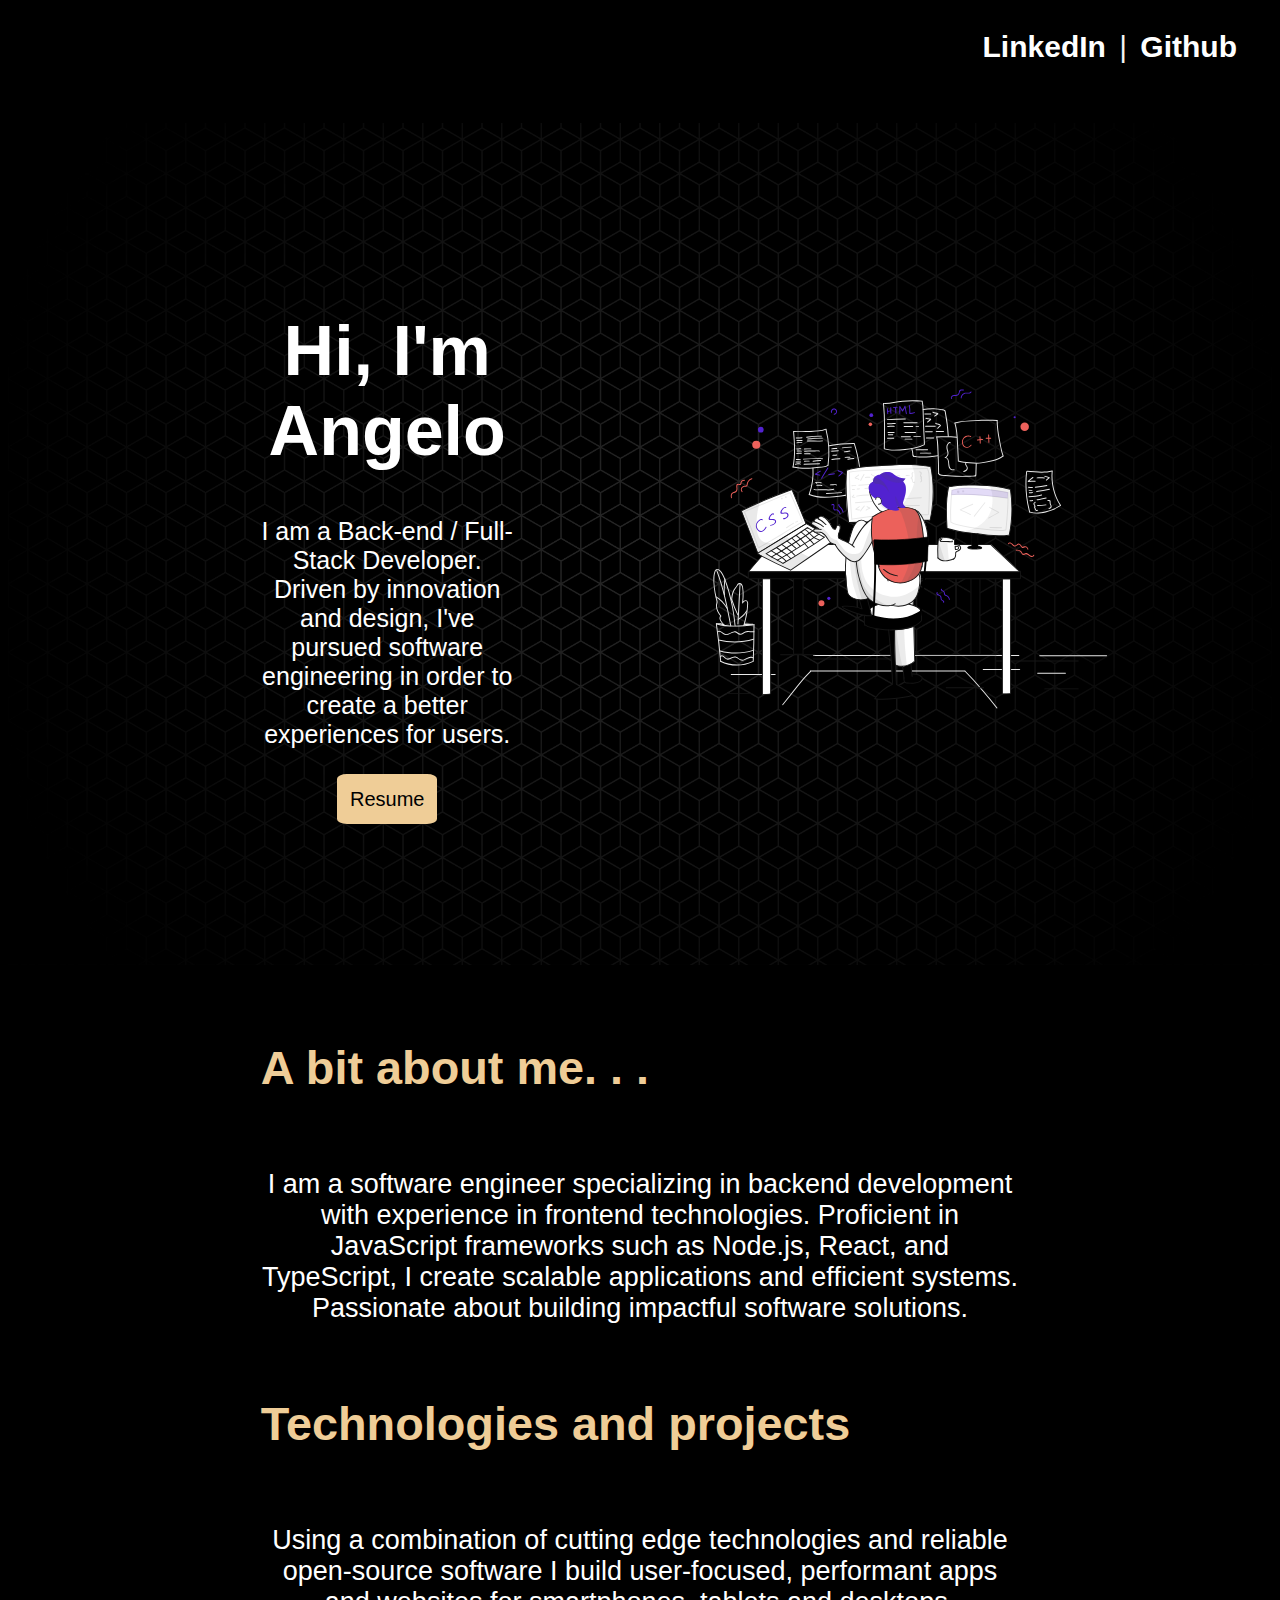
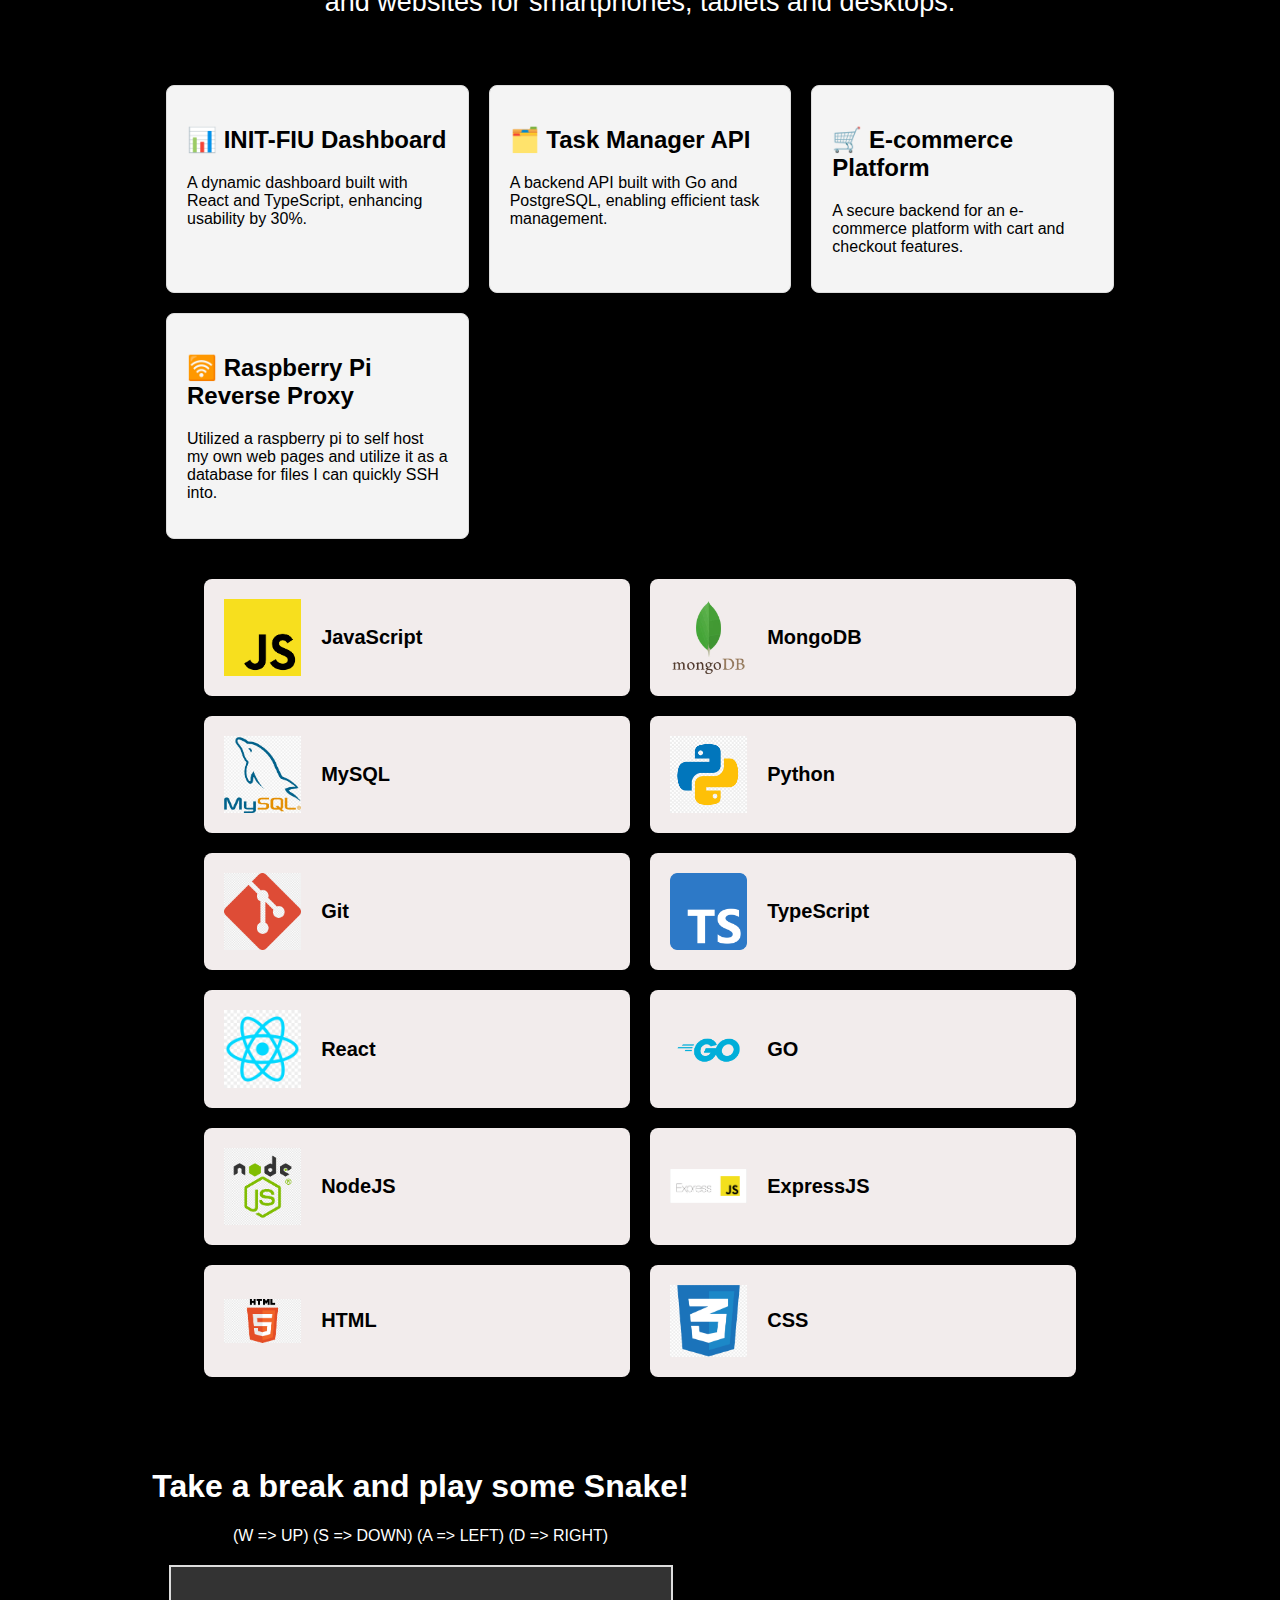
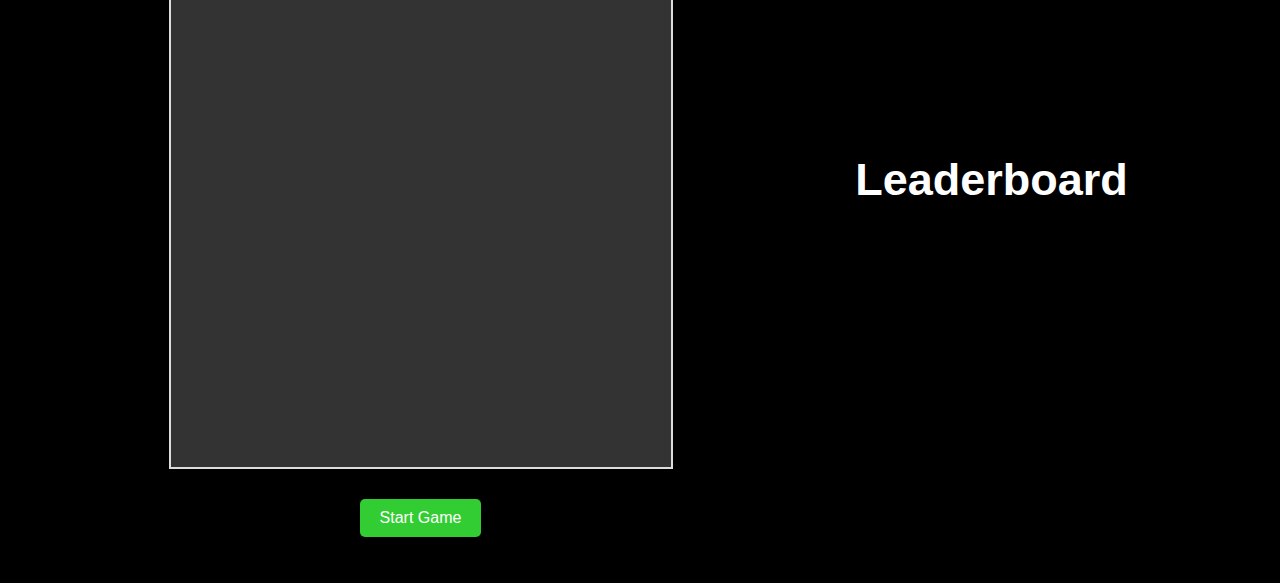
==== index.html @ 29e58e62 "First commit" ====
<!DOCTYPE html>
<html>
  <head>
    <title>Angelo Portfolio</title>
    <link rel="stylesheet" href="styles.css" />
  </head>
  <body>
    <div class="root">
      <div>
        <!-- Navigation Bar -->
        <div class="navBar">
          <nav>
            <a href="https:www.linkedin.com/in/angeloboggio">LinkedIn</a> |
            <a href="https:www.github.com/angeloboggio">Github</a>
          </nav>
        </div>

        <!-- Intro Section -->
        <div class="intro-container"></div>
        <div class="jumbotron">
          <div class="leftpanel">
            <div class="introbox">
              <h1>Hi, I'm Angelo</h1>
              <p>
                I am a Back-end / Full-Stack Developer. Driven by innovation and
                design, I've pursued software engineering in order to create a
                better experiences for users.
              </p>
              <div class="introbutton">
                <a href="/AngeloRafaelBoggio.pdf" download="AngelosResume.pdf">
                  <button>Resume</button>
                </a>
              </div>
            </div>
          </div>
          <div class="rightpanel">
            <div class="imagecontainer">
              <img src="/images/techyguy.svg" alt="Techy Guy Illustration" />
            </div>
          </div>
        </div>

        <!-- About Section -->
        <div class="about-container">
          <div class="about">
            <div class="abitaboutme">
              <h3>A bit about me. . .</h3>
            </div>

            <div class="description_container">
              <p>
                I am a software engineer specializing in backend development
                with experience in frontend technologies. Proficient in
                JavaScript frameworks such as Node.js, React, and TypeScript, I
                create scalable applications and efficient systems. Passionate
                about building impactful software solutions.
              </p>
            </div>

            <div class="tech">
              <h3>Technologies and projects</h3>
            </div>
            <div class="techdesc">
              <p>
                Using a combination of cutting edge technologies and reliable
                open-source software I build user-focused, performant apps and
                websites for smartphones, tablets and desktops.
              </p>
            </div>
          </div>
        </div>

        <!-- Projects Section -->
        <div class="projects" id="projects">
          <div class="project-grid">
            <div class="project-card">
              <h2>📊 INIT-FIU Dashboard</h2>
              <p>
                A dynamic dashboard built with React and TypeScript, enhancing
                usability by 30%.
              </p>
            </div>
            <div class="project-card">
              <h2>🗂️ Task Manager API</h2>
              <p>
                A backend API built with Go and PostgreSQL, enabling efficient
                task management.
              </p>
            </div>
            <div class="project-card">
              <h2>🛒 E-commerce Platform</h2>
              <p>
                A secure backend for an e-commerce platform with cart and
                checkout features.
              </p>
            </div>
            <div class="project-card">
              <h2>🛜 Raspberry Pi Reverse Proxy</h2>
              <p>
                Utilized a raspberry pi to self host my own web pages and
                utilize it as a database for files I can quickly SSH into.
              </p>
            </div>
          </div>
        </div>

        <!-----Technologies Section-->
        <div class="techcontainer">
          <div class="technologies-grid">
            <div class="tech-card">
              <img src="/images/js.png" />
              <h1>JavaScript</h1>
            </div>

            <div class="tech-card">
              <img src="/images/mongo.webp" />
              <h1>MongoDB</h1>
            </div>

            <div class="tech-card">
              <img src="/images/mysql.webp" />
              <h1>MySQL</h1>
            </div>

            <div class="tech-card">
              <img src="/images/python.png" />
              <h1>Python</h1>
            </div>
            <div class="tech-card">
              <img src="/images/git.png" />
              <h1>Git</h1>
            </div>
            <div class="tech-card">
              <img src="/images/ts.png" />
              <h1>TypeScript</h1>
            </div>
            <div class="tech-card">
              <img src="/images/react.png" />
              <h1>React</h1>
            </div>
            <div class="tech-card">
              <img src="/images/go.png" />
              <h1>GO</h1>
            </div>
            <div class="tech-card">
              <img src="/images/nodejs.png" />
              <h1>NodeJS</h1>
            </div>
            <div class="tech-card">
              <img src="/images/expressjs.png" />
              <h1>ExpressJS</h1>
            </div>
            <div class="tech-card">
              <img src="/images/html.png" />
              <h1>HTML</h1>
            </div>
            <div class="tech-card">
              <img src="/images/css.jpg" />
              <h1>CSS</h1>
            </div>
          </div>
        </div>

        <!-- Snake Game Section -->
        <div class="snake-container">
          <div class="snake-game">
            <h1>Take a break and play some Snake!</h1>
            <p>(W => UP) (S => DOWN) (A => LEFT) (D => RIGHT)</p>
            <canvas id="snakeCanvas" width="500" height="500"></canvas>
            <button id="startButton">Start Game</button>
          </div>

          <!-- Leaderboard Section -->
          <div class="leaderboard">
            <h2>Leaderboard</h2>
            <ol id="topScores">
              <!-- Top scores will be dynamically inserted here -->
            </ol>
          </div>
        </div>

        <!-- Contact Form Section -->
        <div class="form-section">
          <form>Email Me</form>
        </div>

        <!-- Script -->
        <script src="script.js"></script>
      </div>
    </div>
  </body>
</html>
---- styles.css ----
/* Global Styles */
body {
  background-color: rgb(0, 0, 0);
  text-align: center;
  font-family: sans-serif;
}

/* Navigation Bar */
.navBar {
  background-color: #12121200;
  color: whitesmoke;
  font-size: 30px;
  text-align: right;
  padding: 20px;
  margin: 10px;
}

.navBar a {
  text-decoration: none;
  color: white;
  font-weight: bold;
  padding: 5px;
}

.navBar a:hover {
  color: rgb(239, 205, 151);
}

/* Intro Section */
.intro-container {
  display: flex;
  align-items: center;
  justify-content: center;
  background-color: #0b0b0b00;
}

.introbox {
  display: block;
  width: 50%;
}

.introbox h1 {
  font-size: 70px;
}

.introbox p {
  font-size: 25px;
}

.introbox button {
  background-color: rgb(239, 205, 151);
  border: 2px solid rgb(239, 205, 151);
  border-radius: 10%;
  width: 100px;
  height: 50px;
  display: flex;
  justify-content: center;
  align-items: center;
  font-size: 20px;
  color: #000000;
  cursor: pointer;
  transition: background-color 0.3s ease, color 0.3s ease;
}

.introbutton a {
  text-decoration: none;
  display: flex;
  justify-content: center;
}

/* Panels */
.leftpanel {
  display: flex;
  align-items: center;
  justify-content: center;
  font-size: 30px;
  color: white;
  width: 40%;
  background-color: rgba(255, 255, 255, 0);
}

.rightpanel {
  display: flex;
  align-items: center;
  justify-content: center;
  width: 40%;
}

.imagecontainer img {
  width: 100%;
  height: auto;
  max-width: 100%;
}

/* Jumbotron */
.jumbotron {
  display: flex;
  align-items: center;
  justify-content: center;
  background-image: url("/images/hex.jpg");
  background-size: contain;
  background-repeat: no-repeat;
  background-position: center;
  width: 100%;
  height: 100vh;
}

/* About Section */
.about-container {
  background-color: rgb(0, 0, 0);
  display: flex;
  justify-content: center;
  align-items: center;
}

.about {
  display: block;
  background-color: rgb(0, 0, 0);
  color: #ffffff;
  width: 60%;
}

.abitaboutme {
  color: rgb(239, 205, 151);
  display: flex;
  font-size: 40px;
}

.holder {
  display: flex;
  justify-content: center;
  align-items: center;
}

.description_container {
  display: flex;
  font-size: 27px;
}

.tech {
  color: rgb(239, 205, 151);
  display: flex;
  font-size: 40px;
}

.techdesc {
  display: flex;
  font-size: 27px;
}

/* Projects Section */
.projects {
  display: inline-block;
  justify-items: center;
  text-align: center;
  padding: 20px;
  width: 75%;
}

.projects h1 {
  color: #ddd;
  font-size: 40px;
}

.project-grid {
  display: grid;
  grid-template-columns: repeat(auto-fit, minmax(300px, 1fr));
  gap: 20px;
  margin-top: 20px;
  width: 100%;
}

.project-card {
  background-color: #f4f4f4;
  border: 1px solid #ddd;
  padding: 20px;
  border-radius: 8px;
  box-shadow: 0 4px 6px rgba(0, 0, 0, 0.1);
  text-align: left;
  transition: transform 0.3s ease, box-shadow 0.3s ease;
}

.project-card:hover {
  transform: translateY(-5px);
  box-shadow: 0 8px 12px rgba(0, 0, 0, 0.2);
}

/* Technologies Grid Section */
.techcontainer {
  display: flex;
  justify-content: center;
  align-items: center;
}

.technologies-grid {
  display: grid;
  grid-template-columns: repeat(auto-fit, minmax(300px, 1fr));
  gap: 20px;
  margin-top: 20px;
  width: 69%;
}

.tech-card {
  display: flex;
  gap: 20px;
  background-color: #f2ecec;
  font-size: 10px;
  padding: 20px;
  border-radius: 8px;
  box-shadow: 0 4px 6px rgba(0, 0, 0, 0.1);
  text-align: left;
  align-items: center;
  transition: transform 0.3s ease, box-shadow 0.3s ease;
}

.tech-card:hover {
  transform: translateY(-5px);
  box-shadow: 0 8px 12px rgba(0, 0, 0, 0.2);
}

.tech-card img {
  width: 20%;
}

/* Snake Game Section */
.snake-container {
  display: flex;
  justify-content: center;
  align-items: center;
  gap: 10%;
}

.snake-game {
  color: white;
  text-align: center;
  padding: 20px;
  margin-top: 50px;
}

#snakeCanvas {
  background-color: #333;
  border: 2px solid #ddd;
  display: block;
  margin: 20px auto;
}

#startButton {
  margin-top: 10px;
  padding: 10px 20px;
  font-size: 16px;
  cursor: pointer;
  background-color: limegreen;
  color: white;
  border: none;
  border-radius: 5px;
  transition: background-color 0.3s ease;
}

#startButton:hover {
  background-color: darkgreen;
}

/* Leaderboard Section */
.leaderboard {
  color: white;
  font-size: 30px;
  text-align: center;
  margin-top: 20px;
  padding: 20px;
}

.leaderboard h2 {
  margin-bottom: 10px;
}

#topScores {
  list-style-type: none;
  padding: 0;
}

#topScores li {
  margin: 5px 0;
  font-size: 23px;
}

/* Media Queries for Responsiveness */
@media (max-width: 768px) {
  .jumbotron {
    flex-direction: column;
    height: auto;
  }

  .leftpanel,
  .rightpanel {
    width: 100%;
    text-align: center;
  }

  .imagecontainer img {
    max-width: 70%;
    margin: 0 auto;
  }

  .introbox h1 {
    font-size: 50px;
  }

  .introbox p {
    font-size: 20px;
  }

  .introbox button {
    width: 80px;
    height: 40px;
    font-size: 16px;
  }

  .navBar {
    font-size: 20px;
    text-align: center;
  }

  .project-grid,
  .technologies-grid {
    grid-template-columns: repeat(auto-fit, minmax(250px, 1fr));
    width: 90%;
  }

  .snake-container {
    flex-direction: column;
    gap: 30px;
  }
}

@media (max-width: 480px) {
  .jumbotron {
    padding: 10px;
  }

  .introbox h1 {
    font-size: 40px;
  }

  .introbox p {
    font-size: 18px;
  }

  .project-grid,
  .technologies-grid {
    grid-template-columns: 1fr;
  }

  .tech-card img {
    width: 40%;
  }

  .navBar {
    font-size: 18px;
    padding: 10px;
  }

  #snakeCanvas {
    width: 300px;
    height: 300px;
  }

  #startButton {
    font-size: 14px;
    padding: 8px 15px;
  }
}
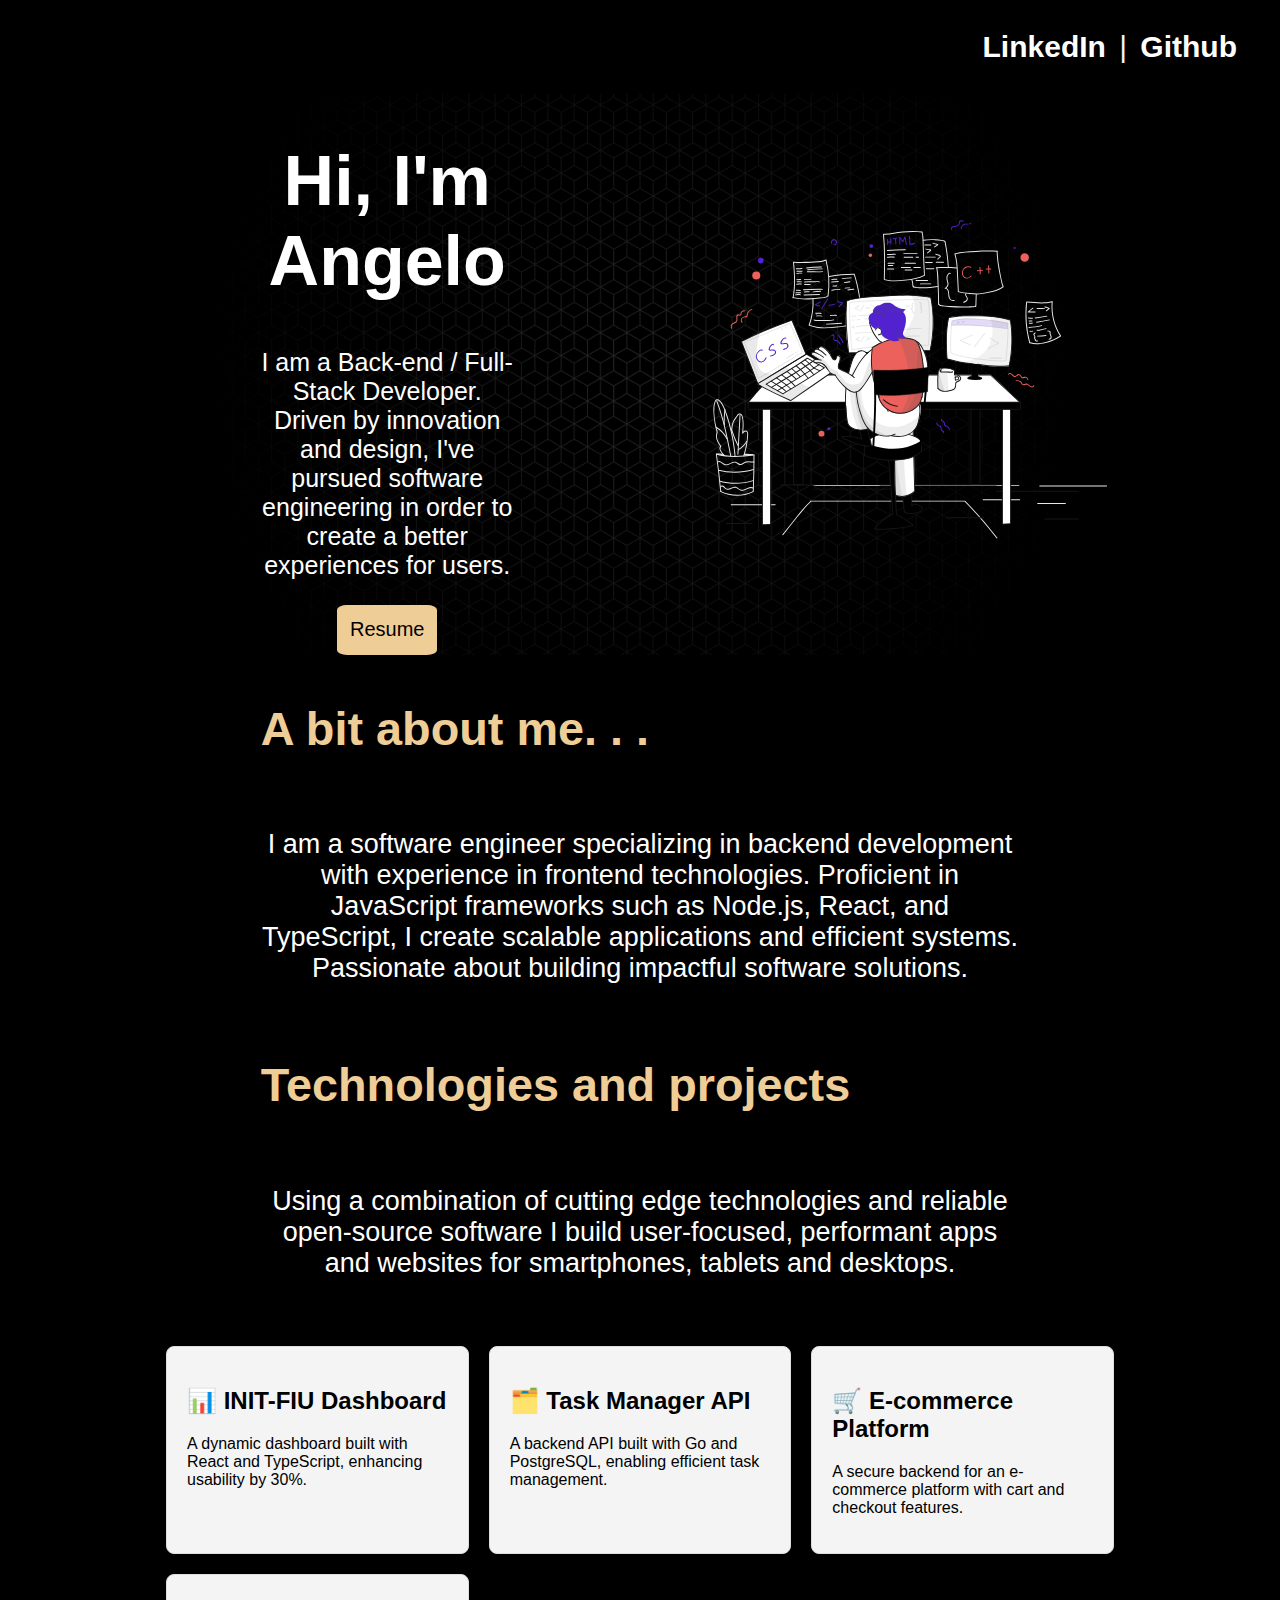
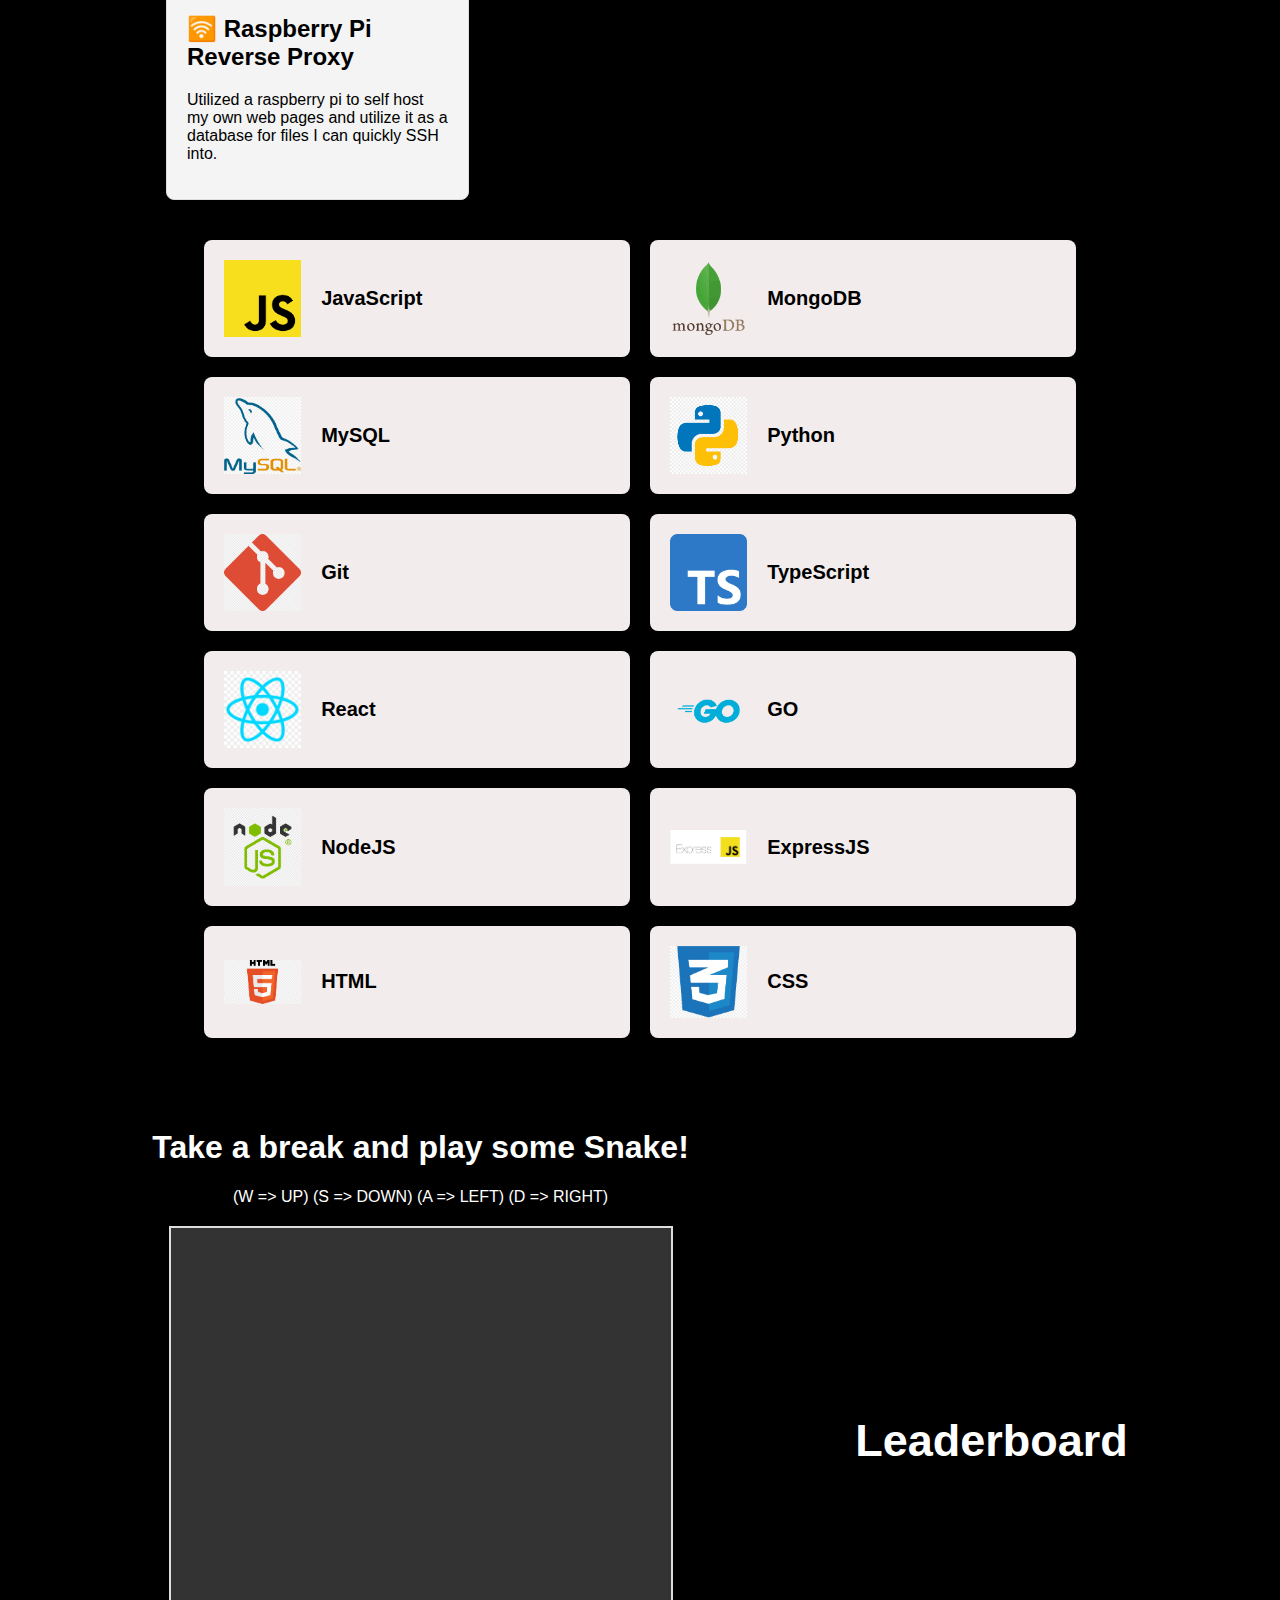
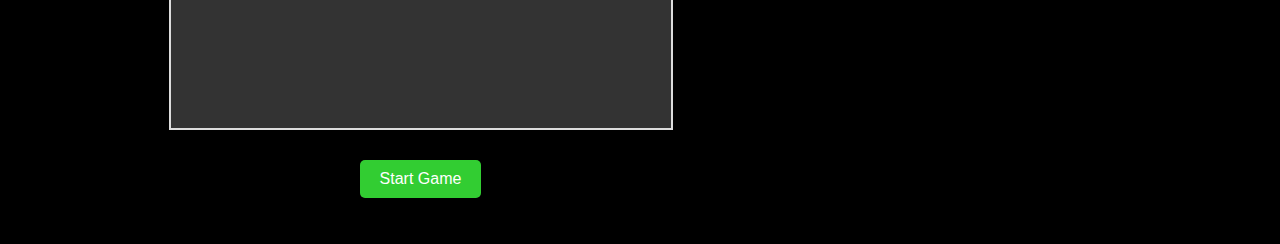
==== commit 5f2ba7d5: "worked on the phone dimensions for the site in general" ====
--- a/index.html
+++ b/index.html
@@ -1,6 +1,8 @@
 <!DOCTYPE html>
 <html>
   <head>
+    <meta charset="UTF-8" />
+    <meta name="viewport" content="width=device-width, initial-scale=1.0" />
     <title>Angelo Portfolio</title>
     <link rel="stylesheet" href="styles.css" />
   </head>
--- a/styles.css
+++ b/styles.css
@@ -1,4 +1,7 @@
 /* Global Styles */
+html {
+  width: 100%;
+}
 body {
   background-color: rgb(0, 0, 0);
   text-align: center;
@@ -102,7 +105,7 @@
   background-repeat: no-repeat;
   background-position: center;
   width: 100%;
-  height: 100vh;
+  height: 50%;
 }
 
 /* About Section */
@@ -283,89 +286,94 @@
   font-size: 23px;
 }
 
-/* Media Queries for Responsiveness */
-@media (max-width: 768px) {
-  .jumbotron {
-    flex-direction: column;
-    height: auto;
-  }
-
+/* Mobile styles - for screens smaller than or equal to 600px */
+@media (max-width: 800px) {
+  /* Adjust Navigation Bar */
+  .navBar nav {
+    text-align: center;
+    font-size: 33px;
+    padding: 5px;
+  }
+
+  .introbox {
+    width: 100%;
+  }
+
+  /* Reduce text size */
+  .introbox h1 {
+    font-size: 38px;
+  }
+
+  .introbox p {
+    font-size: 15px;
+  }
+
+  /* Adjust the layout of Panels */
   .leftpanel,
   .rightpanel {
     width: 100%;
-    text-align: center;
-  }
-
-  .imagecontainer img {
-    max-width: 70%;
-    margin: 0 auto;
-  }
-
-  .introbox h1 {
-    font-size: 50px;
-  }
-
-  .introbox p {
+    padding: 10px;
+  }
+
+  .rightpanel {
+    margin-top: 20px;
+  }
+
+  .abitaboutme {
+    font-size: 24px;
+  }
+
+  .description_container p {
     font-size: 20px;
   }
 
-  .introbox button {
-    width: 80px;
-    height: 40px;
+  .tech {
+    font-size: 24px;
+  }
+
+  .techdesc p {
+    font-size: 20px;
+  }
+
+  /* Adjust Project Cards */
+  .project-grid {
+    grid-template-columns: 1fr;
+  }
+
+  .project-card {
+    padding: 15px;
     font-size: 16px;
   }
 
-  .navBar {
-    font-size: 20px;
-    text-align: center;
-  }
-
-  .project-grid,
+  .techcontainer {
+    width: 100%;
+  }
+
+  /* Adjust Technologies Grid */
   .technologies-grid {
-    grid-template-columns: repeat(auto-fit, minmax(250px, 1fr));
-    width: 90%;
-  }
-
+    grid-template-columns: 2fr 2fr;
+  }
+
+  .tech-card {
+    font-size: 7px;
+    padding: 10px;
+  }
+
+  /* Snake Game Section */
   .snake-container {
     flex-direction: column;
-    gap: 30px;
-  }
-}
-
-@media (max-width: 480px) {
-  .jumbotron {
+    align-items: center;
+  }
+
+  /* Adjust Canvas Size for Snake Game */
+  #snakeCanvas {
+    width: 100%;
+    height: auto;
+  }
+
+  /* Leaderboard Section */
+  .leaderboard {
     padding: 10px;
-  }
-
-  .introbox h1 {
-    font-size: 40px;
-  }
-
-  .introbox p {
     font-size: 18px;
   }
-
-  .project-grid,
-  .technologies-grid {
-    grid-template-columns: 1fr;
-  }
-
-  .tech-card img {
-    width: 40%;
-  }
-
-  .navBar {
-    font-size: 18px;
-    padding: 10px;
-  }
-
-  #snakeCanvas {
-    width: 300px;
-    height: 300px;
-  }
-
-  #startButton {
-    font-size: 14px;
-    padding: 8px 15px;
-  }
-}
+}
